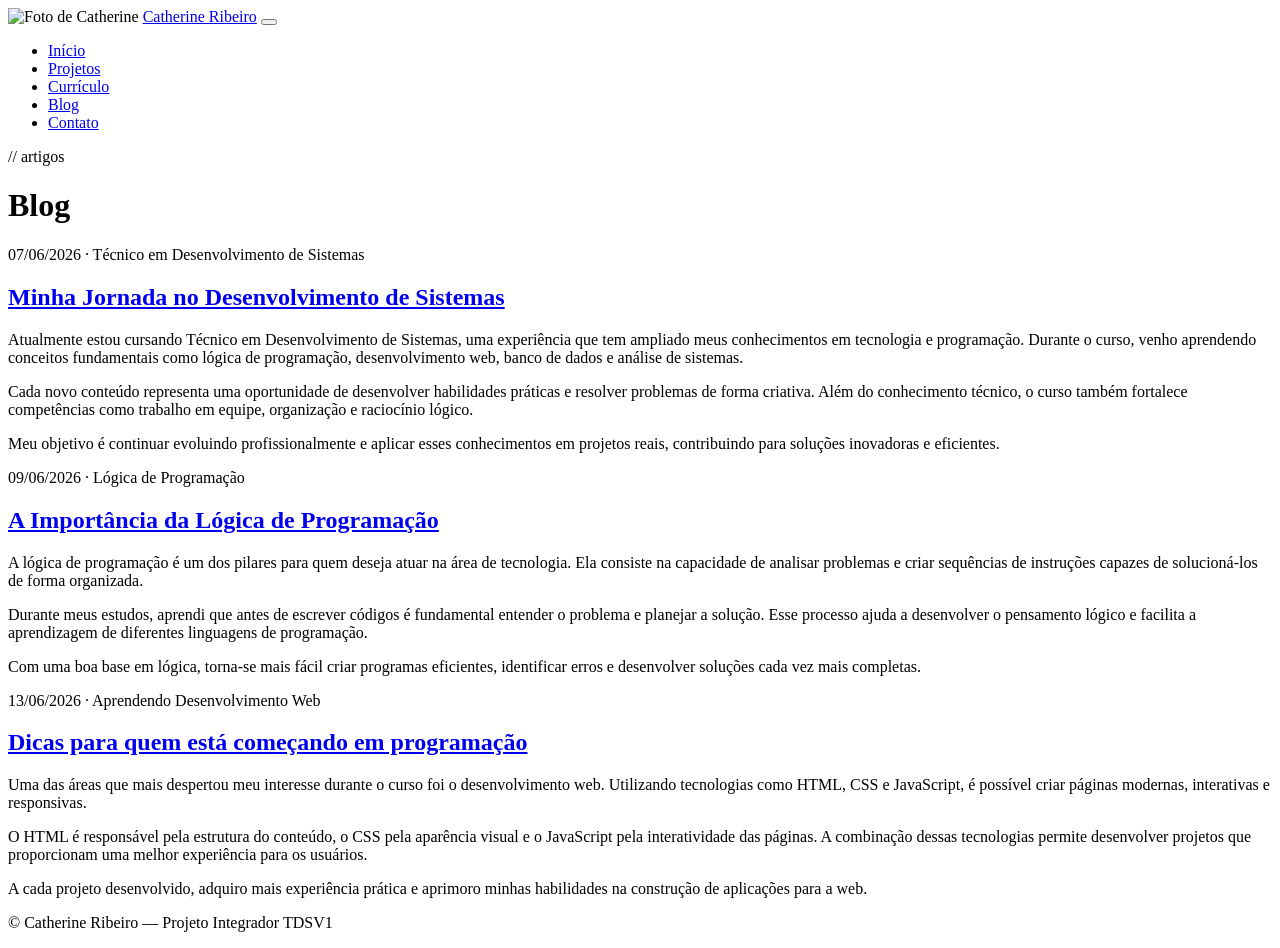
==== blog.html @ cad25d82 "blogchange" ====
<!DOCTYPE html>
<html lang="pt-BR">
<head>
  <meta charset="UTF-8" />
  <meta name="viewport" content="width=device-width, initial-scale=1.0" />
  <title>Blog — Catherine Ribeiro</title>
  <link rel="stylesheet" href="assets/css/estilo.css" />
</head>
<body>
  <div class="page-wrapper">

    <!-- HEADER -->
    <header>
      <div class="container">
      <img src="assets/imagens/perfil.jpeg" alt="Foto de Catherine"  class="logoft">
        <a class="logo" href="index.html"><span>Catherine Ribeiro</span></a>
        <button class="menu-toggle" id="menu-toggle" aria-label="Abrir menu">
          <span></span><span></span><span></span>
        </button>
        <nav>
          <ul id="nav-menu">
            <li><a href="index.html">Início</a></li>
            <li><a href="projetos.html">Projetos</a></li>
            <li><a href="curriculo.html">Currículo</a></li>
            <li><a href="blog.html">Blog</a></li>
            <li><a href="contato.html">Contato</a></li>
          </ul>
        </nav>
      </div>
    </header>

    <!-- MAIN -->
    <main>
      <div class="container">

        <p class="section-label">// artigos</p>
        <h1 class="section-title">Blog</h1>

        <div class="blog-lista">

          <!-- POST 1 -->
          <article class="blog-post-card">
            <p class="post-meta">07/06/2026 · Técnico em Desenvolvimento de Sistemas</p>
            <h2><a href="#">Minha Jornada no Desenvolvimento de Sistemas</a></h2>
            <p>
              Atualmente estou cursando Técnico em Desenvolvimento de Sistemas, uma experiência que tem ampliado meus conhecimentos em tecnologia e programação. Durante o curso, venho aprendendo conceitos fundamentais como lógica de programação, desenvolvimento web, banco de dados e análise de sistemas.
            </p>
            <p>
              Cada novo conteúdo representa uma oportunidade de desenvolver habilidades práticas e resolver problemas de forma criativa. 
              Além do conhecimento técnico, o curso também fortalece competências como trabalho em equipe, organização e raciocínio lógico.
            </p>
            <p>
            Meu objetivo é continuar evoluindo profissionalmente e aplicar esses conhecimentos em projetos reais, 
            contribuindo para soluções inovadoras e eficientes.
            </p>
          </article>

          <!-- POST 2 -->
          <article class="blog-post-card">
            <p class="post-meta">09/06/2026 · Lógica de Programação</p>
            <h2><a href="#">A Importância da Lógica de Programação</a></h2>
            <p>
              A lógica de programação é um dos pilares para quem deseja atuar na área de tecnologia. Ela consiste na capacidade de analisar problemas e criar sequências de instruções capazes de solucioná-los de forma organizada.
            </p>
            <p>
            Durante meus estudos, aprendi que antes de escrever códigos é fundamental entender o problema e planejar a solução. Esse processo ajuda a desenvolver o pensamento lógico e facilita a aprendizagem de diferentes linguagens de programação.  
            </p>
            <p>
            Com uma boa base em lógica, torna-se mais fácil criar programas eficientes, identificar erros e desenvolver soluções cada vez mais completas.  
            </p>
          </article>

          <!-- POST 3 -->
          <article class="blog-post-card">
            <p class="post-meta">13/06/2026 · Aprendendo Desenvolvimento Web</p>
            <h2><a href="#">Dicas para quem está começando em programação</a></h2>
            <p>
              Uma das áreas que mais despertou meu interesse durante o curso foi o desenvolvimento web. Utilizando tecnologias como HTML, CSS e JavaScript, é possível criar páginas modernas, interativas e responsivas.
            </p>
            <p>
              O HTML é responsável pela estrutura do conteúdo, o CSS pela aparência visual e o JavaScript pela interatividade das páginas. A combinação dessas tecnologias permite desenvolver projetos que proporcionam uma melhor experiência para os usuários.
            </p>
            <p>
             A cada projeto desenvolvido, adquiro mais experiência prática e aprimoro minhas habilidades na construção de aplicações para a web.
            </p>
          </article>

        </div>
        <!-- Adicione mais posts acima seguindo o mesmo modelo de article.blog-post-card -->

      </div>
    </main>

    <!-- FOOTER -->
    <footer>
      <div class="container">
        <p>© <span class="ano-atual"></span> Catherine Ribeiro — Projeto Integrador TDSV1</p>
      </div>
    </footer>

  </div>
  <script src="assets/js/app.js"></script>
</body>
</html>
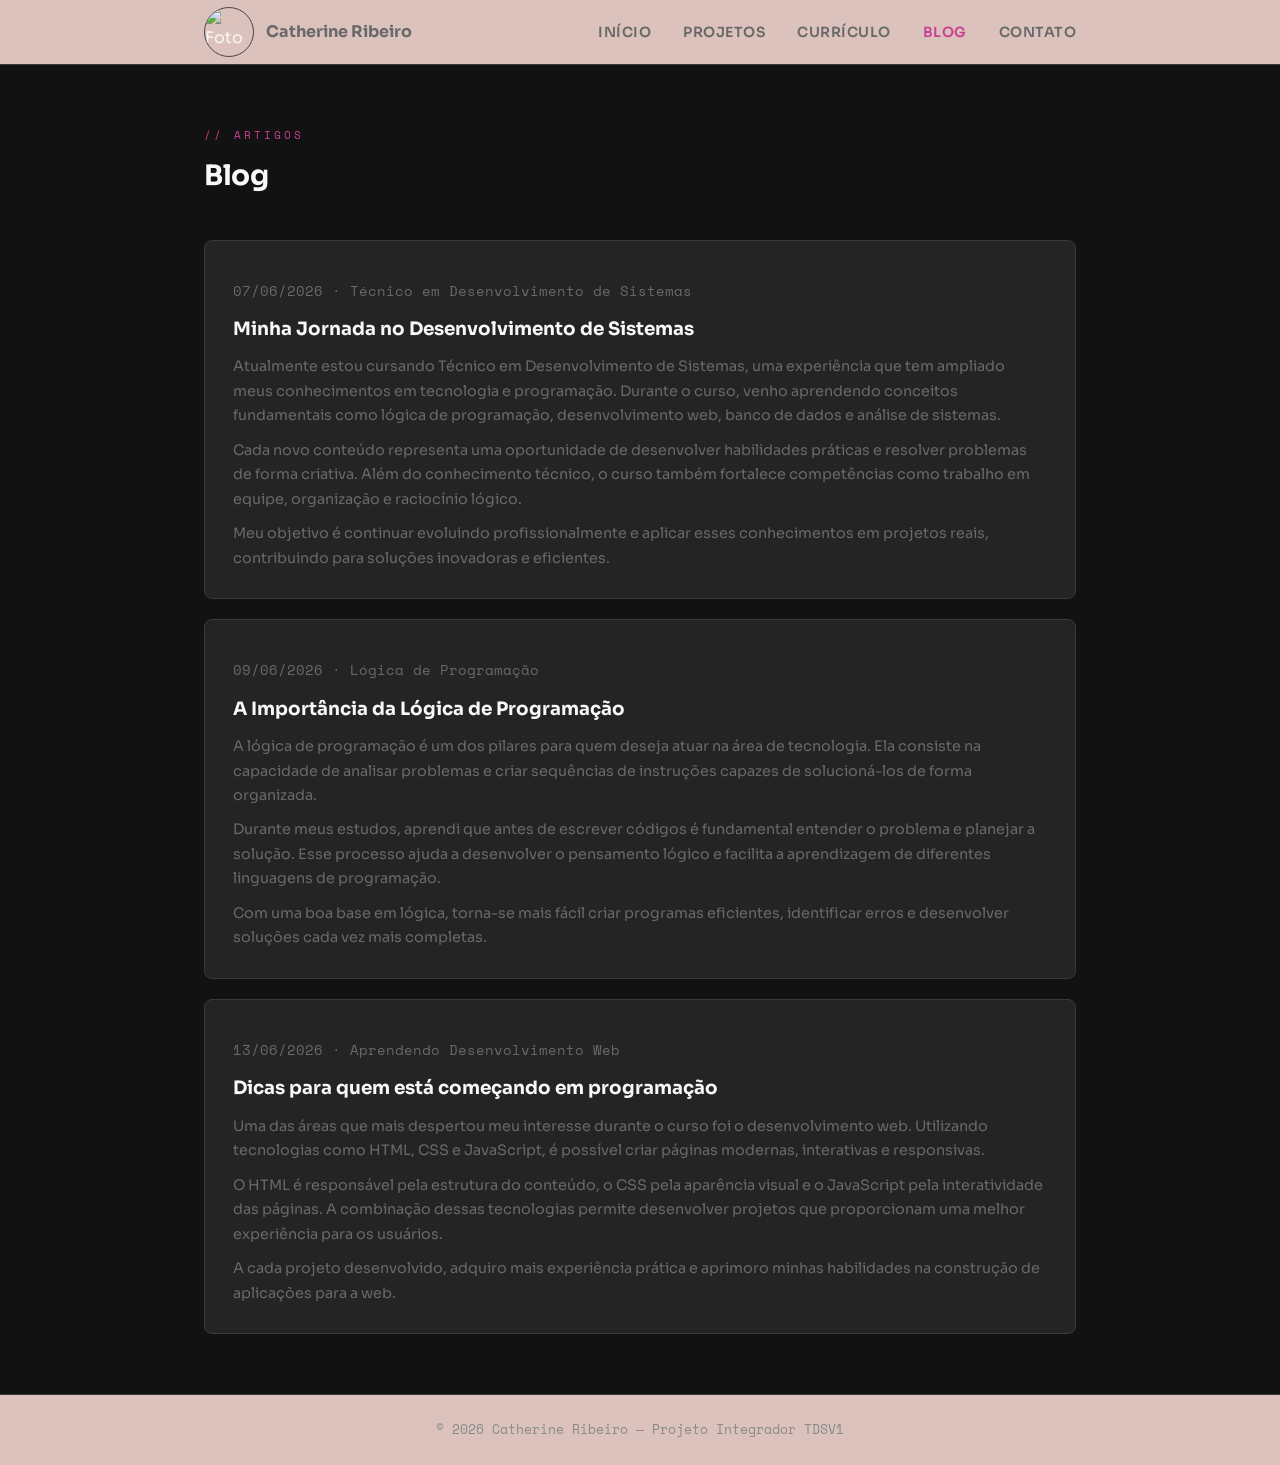
==== commit 3d5c8a29: "alteracao" ====
--- a/blog.html
+++ b/blog.html
@@ -3,21 +3,31 @@
 <head>
   <meta charset="UTF-8" />
   <meta name="viewport" content="width=device-width, initial-scale=1.0" />
+  <meta name="description" content="Blog de Catherine Ribeiro — artigos sobre TDS, lógica de programação e desenvolvimento web." />
+  <meta property="og:title" content="Blog — Catherine Ribeiro" />
+  <meta property="og:description" content="Artigos sobre desenvolvimento de sistemas, lógica de programação e web." />
+  <meta property="og:type" content="website" />
   <title>Blog — Catherine Ribeiro</title>
+  <link rel="icon" href="assets/imagens/favicon.svg" type="image/svg+xml" />
+  <link rel="preconnect" href="https://fonts.googleapis.com" />
+  <link rel="preconnect" href="https://fonts.gstatic.com" crossorigin />
+  <link href="https://fonts.googleapis.com/css2?family=Space+Mono:wght@400;700&family=Sora:wght@300;400;600;700&display=swap" rel="stylesheet" />
   <link rel="stylesheet" href="assets/css/estilo.css" />
 </head>
 <body>
+  <a class="skip-link" href="#conteudo-principal">Pular para o conteúdo</a>
   <div class="page-wrapper">
 
-    <!-- HEADER -->
-    <header>
+    <header data-partial="header">
       <div class="container">
-      <img src="assets/imagens/perfil.jpeg" alt="Foto de Catherine"  class="logoft">
-        <a class="logo" href="index.html"><span>Catherine Ribeiro</span></a>
-        <button class="menu-toggle" id="menu-toggle" aria-label="Abrir menu">
+        <div class="header-brand">
+          <img src="assets/imagens/perfil.jpeg" alt="Foto de Catherine Ribeiro" class="logoft" width="50" height="50" />
+          <a class="logo" href="index.html"><span>Catherine Ribeiro</span></a>
+        </div>
+        <button class="menu-toggle" id="menu-toggle" type="button" aria-label="Abrir menu" aria-expanded="false" aria-controls="nav-menu">
           <span></span><span></span><span></span>
         </button>
-        <nav>
+        <nav aria-label="Navegação principal">
           <ul id="nav-menu">
             <li><a href="index.html">Início</a></li>
             <li><a href="projetos.html">Projetos</a></li>
@@ -29,8 +39,7 @@
       </div>
     </header>
 
-    <!-- MAIN -->
-    <main>
+    <main id="conteudo-principal">
       <div class="container">
 
         <p class="section-label">// artigos</p>
@@ -38,42 +47,39 @@
 
         <div class="blog-lista">
 
-          <!-- POST 1 -->
-          <article class="blog-post-card">
+          <article class="blog-post-card" id="post-jornada">
             <p class="post-meta">07/06/2026 · Técnico em Desenvolvimento de Sistemas</p>
-            <h2><a href="#">Minha Jornada no Desenvolvimento de Sistemas</a></h2>
+            <h2><a href="#post-jornada">Minha Jornada no Desenvolvimento de Sistemas</a></h2>
             <p>
               Atualmente estou cursando Técnico em Desenvolvimento de Sistemas, uma experiência que tem ampliado meus conhecimentos em tecnologia e programação. Durante o curso, venho aprendendo conceitos fundamentais como lógica de programação, desenvolvimento web, banco de dados e análise de sistemas.
             </p>
             <p>
-              Cada novo conteúdo representa uma oportunidade de desenvolver habilidades práticas e resolver problemas de forma criativa. 
+              Cada novo conteúdo representa uma oportunidade de desenvolver habilidades práticas e resolver problemas de forma criativa.
               Além do conhecimento técnico, o curso também fortalece competências como trabalho em equipe, organização e raciocínio lógico.
             </p>
             <p>
-            Meu objetivo é continuar evoluindo profissionalmente e aplicar esses conhecimentos em projetos reais, 
-            contribuindo para soluções inovadoras e eficientes.
+              Meu objetivo é continuar evoluindo profissionalmente e aplicar esses conhecimentos em projetos reais,
+              contribuindo para soluções inovadoras e eficientes.
             </p>
           </article>
 
-          <!-- POST 2 -->
-          <article class="blog-post-card">
+          <article class="blog-post-card" id="post-logica">
             <p class="post-meta">09/06/2026 · Lógica de Programação</p>
-            <h2><a href="#">A Importância da Lógica de Programação</a></h2>
+            <h2><a href="#post-logica">A Importância da Lógica de Programação</a></h2>
             <p>
               A lógica de programação é um dos pilares para quem deseja atuar na área de tecnologia. Ela consiste na capacidade de analisar problemas e criar sequências de instruções capazes de solucioná-los de forma organizada.
             </p>
             <p>
-            Durante meus estudos, aprendi que antes de escrever códigos é fundamental entender o problema e planejar a solução. Esse processo ajuda a desenvolver o pensamento lógico e facilita a aprendizagem de diferentes linguagens de programação.  
+              Durante meus estudos, aprendi que antes de escrever códigos é fundamental entender o problema e planejar a solução. Esse processo ajuda a desenvolver o pensamento lógico e facilita a aprendizagem de diferentes linguagens de programação.
             </p>
             <p>
-            Com uma boa base em lógica, torna-se mais fácil criar programas eficientes, identificar erros e desenvolver soluções cada vez mais completas.  
+              Com uma boa base em lógica, torna-se mais fácil criar programas eficientes, identificar erros e desenvolver soluções cada vez mais completas.
             </p>
           </article>
 
-          <!-- POST 3 -->
-          <article class="blog-post-card">
+          <article class="blog-post-card" id="post-web">
             <p class="post-meta">13/06/2026 · Aprendendo Desenvolvimento Web</p>
-            <h2><a href="#">Dicas para quem está começando em programação</a></h2>
+            <h2><a href="#post-web">Dicas para quem está começando em programação</a></h2>
             <p>
               Uma das áreas que mais despertou meu interesse durante o curso foi o desenvolvimento web. Utilizando tecnologias como HTML, CSS e JavaScript, é possível criar páginas modernas, interativas e responsivas.
             </p>
@@ -81,18 +87,16 @@
               O HTML é responsável pela estrutura do conteúdo, o CSS pela aparência visual e o JavaScript pela interatividade das páginas. A combinação dessas tecnologias permite desenvolver projetos que proporcionam uma melhor experiência para os usuários.
             </p>
             <p>
-             A cada projeto desenvolvido, adquiro mais experiência prática e aprimoro minhas habilidades na construção de aplicações para a web.
+              A cada projeto desenvolvido, adquiro mais experiência prática e aprimoro minhas habilidades na construção de aplicações para a web.
             </p>
           </article>
 
         </div>
-        <!-- Adicione mais posts acima seguindo o mesmo modelo de article.blog-post-card -->
 
       </div>
     </main>
 
-    <!-- FOOTER -->
-    <footer>
+    <footer data-partial="footer">
       <div class="container">
         <p>© <span class="ano-atual"></span> Catherine Ribeiro — Projeto Integrador TDSV1</p>
       </div>
--- a/assets/css/estilo.css
+++ b/assets/css/estilo.css
@@ -0,0 +1,858 @@
+/* =============================================
+   VARIÁVEIS CSS - Altere aqui para mudar o tema
+   ============================================= */
+:root {
+  --bg-primary: #121212;
+  --bg-secondary: #dbc2bd;
+  --bg-card: #242424;
+  --accent: #ca4191;
+  --accent-secondary: #ed70ed;
+  --accent-dim: rgba(202, 65, 145, 0.15);
+  --text-primary: #f8f8f8;
+  --text-secondary: #6a6969;
+  --text-muted: #8a8a8a;
+  --border: #3a3a3a;
+  --font-display: 'Space Mono', monospace;
+  --font-body: 'Sora', sans-serif;
+  --radius: 8px;
+  --transition: 0.2s ease;
+}
+
+/* =============================================
+   RESET & BASE
+   ============================================= */
+*, *::before, *::after {
+  box-sizing: border-box;
+  margin: 0;
+  padding: 0;
+}
+
+html {
+  scroll-behavior: smooth;
+}
+
+body {
+  background-color: var(--bg-primary);
+  color: var(--text-primary);
+  font-family: var(--font-body);
+  font-size: 16px;
+  line-height: 1.7;
+  min-height: 100vh;
+}
+
+a {
+  color: var(--accent);
+  text-decoration: none;
+  transition: opacity var(--transition);
+}
+
+a:hover {
+  opacity: 0.75;
+}
+
+a:focus-visible,
+button:focus-visible,
+input:focus-visible,
+textarea:focus-visible {
+  outline: 2px solid var(--accent);
+  outline-offset: 2px;
+}
+
+img {
+  max-width: 100%;
+  display: block;
+}
+
+ul {
+  list-style: none;
+}
+
+/* =============================================
+   ACESSIBILIDADE
+   ============================================= */
+.skip-link {
+  position: absolute;
+  top: -100%;
+  left: 16px;
+  z-index: 200;
+  padding: 10px 16px;
+  background: var(--accent);
+  color: #000;
+  font-weight: 600;
+  border-radius: var(--radius);
+}
+
+.skip-link:focus {
+  top: 16px;
+}
+
+.sr-only {
+  position: absolute;
+  width: 1px;
+  height: 1px;
+  padding: 0;
+  margin: -1px;
+  overflow: hidden;
+  clip: rect(0, 0, 0, 0);
+  white-space: nowrap;
+  border: 0;
+}
+
+/* =============================================
+   LAYOUT
+   ============================================= */
+.container {
+  max-width: 920px;
+  margin: 0 auto;
+  padding: 0 24px;
+}
+
+.page-wrapper {
+  display: flex;
+  flex-direction: column;
+  min-height: 100vh;
+}
+
+main {
+  flex: 1;
+  padding: 60px 0;
+}
+
+/* =============================================
+   HEADER / NAV
+   ============================================= */
+header {
+  background-color: var(--bg-secondary);
+  border-bottom: 1px solid var(--border);
+  position: sticky;
+  top: 0;
+  z-index: 100;
+}
+
+header .container {
+  display: flex;
+  align-items: center;
+  justify-content: space-between;
+  gap: 16px;
+  height: 64px;
+}
+
+.header-brand {
+  display: flex;
+  align-items: center;
+  gap: 12px;
+  min-width: 0;
+}
+
+.logoft {
+  width: 50px;
+  height: 50px;
+  border: 1px solid #494747;
+  border-radius: 50%;
+  object-fit: cover;
+  flex-shrink: 0;
+}
+
+.logo {
+  font-weight: 700;
+  white-space: nowrap;
+}
+
+.logo span {
+  color: var(--text-secondary);
+}
+
+.logo:hover {
+  opacity: 1;
+}
+
+.logo:hover span {
+  color: var(--accent);
+}
+
+nav ul {
+  display: flex;
+  gap: 32px;
+}
+
+nav a {
+  color: var(--text-secondary);
+  font-size: 0.875rem;
+  font-weight: 600;
+  letter-spacing: 0.5px;
+  text-transform: uppercase;
+  transition: color var(--transition);
+}
+
+nav a:hover,
+nav a.ativo {
+  color: var(--accent);
+  opacity: 1;
+}
+
+.menu-toggle {
+  display: none;
+  flex-direction: column;
+  gap: 5px;
+  cursor: pointer;
+  background: none;
+  border: none;
+  padding: 4px;
+}
+
+.menu-toggle span {
+  display: block;
+  width: 24px;
+  height: 2px;
+  background-color: #717070;
+  transition: all 0.3s ease;
+}
+
+.menu-toggle.aberto span:nth-child(1) {
+  transform: translateY(7px) rotate(45deg);
+}
+
+.menu-toggle.aberto span:nth-child(2) {
+  opacity: 0;
+}
+
+.menu-toggle.aberto span:nth-child(3) {
+  transform: translateY(-7px) rotate(-45deg);
+}
+
+/* =============================================
+   HERO (página inicial)
+   ============================================= */
+.hero {
+  padding: 80px 0 60px;
+  border-bottom: 1px solid var(--border);
+  margin-bottom: 60px;
+}
+
+.hero-tag {
+  font-family: var(--font-display);
+  font-size: 0.75rem;
+  color: var(--accent);
+  letter-spacing: 2px;
+  text-transform: uppercase;
+  margin-bottom: 16px;
+}
+
+.hero h1 {
+  font-size: clamp(2rem, 5vw, 3.5rem);
+  font-weight: 700;
+  line-height: 1.15;
+  margin-bottom: 20px;
+  letter-spacing: -1px;
+}
+
+.hero h1 em {
+  font-style: normal;
+  color: var(--accent);
+}
+
+.hero p {
+  font-size: 1.1rem;
+  color: var(--text-secondary);
+  max-width: 560px;
+  margin-bottom: 32px;
+}
+
+.btn {
+  display: inline-block;
+  padding: 12px 24px;
+  border-radius: var(--radius);
+  font-size: 0.875rem;
+  font-weight: 600;
+  letter-spacing: 0.5px;
+  cursor: pointer;
+  transition: all var(--transition);
+  border: none;
+}
+
+.btn-primary {
+  background-color: var(--accent);
+  color: #000;
+}
+
+.btn-primary:hover {
+  background-color: #f98fedd1;
+  opacity: 1;
+}
+
+.btn-outline {
+  background: transparent;
+  color: var(--accent);
+  border: 1px solid var(--accent);
+}
+
+.btn-outline:hover {
+  background-color: #f2aeea16;
+  opacity: 1;
+}
+
+.btn-full {
+  width: 100%;
+}
+
+.btn-projeto {
+  margin-top: 16px;
+  font-size: 0.8rem;
+  padding: 8px 16px;
+}
+
+.hero-btns {
+  display: flex;
+  gap: 12px;
+  flex-wrap: wrap;
+}
+
+/* =============================================
+   SEÇÃO GENÉRICA
+   ============================================= */
+.section-label {
+  font-family: var(--font-display);
+  font-size: 0.7rem;
+  letter-spacing: 3px;
+  text-transform: uppercase;
+  color: var(--accent);
+  margin-bottom: 8px;
+}
+
+.section-title {
+  font-size: 1.75rem;
+  font-weight: 700;
+  margin-bottom: 40px;
+  letter-spacing: -0.5px;
+}
+
+.section-subtitle {
+  font-size: 1.1rem;
+  color: var(--text-secondary);
+  margin-bottom: 28px;
+  font-family: var(--font-display);
+  letter-spacing: 1px;
+  text-transform: uppercase;
+}
+
+.texto-secundario {
+  color: var(--text-secondary);
+  margin-bottom: 32px;
+  font-size: 0.95rem;
+}
+
+.separador {
+  border: none;
+  border-top: 1px solid var(--border);
+  margin: 64px 0;
+}
+
+/* =============================================
+   POSTS EM DESTAQUE (index)
+   ============================================= */
+.posts-destaque {
+  display: flex;
+  flex-direction: column;
+  gap: 16px;
+}
+
+.post-card {
+  background: var(--bg-card);
+  border: 1px solid var(--border);
+  border-radius: var(--radius);
+  padding: 24px;
+  transition: border-color var(--transition), transform var(--transition);
+}
+
+.post-card:hover {
+  border-color: var(--accent);
+  transform: translateY(-2px);
+}
+
+.post-card h3 {
+  font-size: 1rem;
+  font-weight: 600;
+  margin-bottom: 6px;
+}
+
+.post-card h3 a {
+  color: var(--text-primary);
+}
+
+.post-card h3 a:hover {
+  color: var(--accent);
+  opacity: 1;
+}
+
+.post-meta {
+  font-size: 0.78rem;
+  color: var(--text-muted);
+  margin-bottom: 10px;
+  font-family: var(--font-display);
+}
+
+.post-card p {
+  font-size: 0.9rem;
+  color: var(--text-secondary);
+}
+
+.ver-mais {
+  margin-top: 32px;
+  display: inline-block;
+  font-family: var(--font-display);
+  font-size: 0.875rem;
+}
+
+/* =============================================
+   PROJETOS
+   ============================================= */
+.filtros {
+  display: flex;
+  flex-wrap: wrap;
+  gap: 8px;
+  margin-bottom: 32px;
+}
+
+.btn-filtro {
+  background: var(--bg-card);
+  border: 1px solid var(--border);
+  color: var(--text-secondary);
+  padding: 6px 16px;
+  border-radius: 20px;
+  font-size: 0.8rem;
+  font-family: var(--font-display);
+  cursor: pointer;
+  transition: all 0.2s;
+}
+
+.btn-filtro:hover,
+.btn-filtro.ativo {
+  border-color: var(--accent);
+  color: var(--accent);
+  background: var(--accent-dim);
+}
+
+.filtro-vazio {
+  display: none;
+  padding: 24px;
+  text-align: center;
+  color: var(--text-secondary);
+  background: var(--bg-card);
+  border: 1px dashed var(--border);
+  border-radius: var(--radius);
+  margin-top: 16px;
+}
+
+.filtro-vazio.visivel {
+  display: block;
+}
+
+.projetos-grid {
+  display: grid;
+  grid-template-columns: repeat(auto-fill, minmax(280px, 1fr));
+  gap: 20px;
+}
+
+.projeto-card {
+  background: var(--bg-card);
+  border: 1px solid var(--border);
+  border-radius: var(--radius);
+  padding: 28px 24px;
+  transition: border-color var(--transition), transform var(--transition), opacity var(--transition);
+}
+
+.projeto-card:hover {
+  border-color: var(--accent);
+  transform: translateY(-3px);
+}
+
+.projeto-card.oculto {
+  display: none;
+}
+
+.projeto-card h3 {
+  font-size: 1.05rem;
+  font-weight: 700;
+  margin-bottom: 10px;
+}
+
+.projeto-card p {
+  font-size: 0.875rem;
+  color: var(--text-secondary);
+  margin-bottom: 16px;
+}
+
+.projeto-disciplina {
+  font-size: 0.75rem;
+  font-family: var(--font-display);
+  color: var(--accent);
+  margin-bottom: 12px;
+}
+
+.tags {
+  display: flex;
+  flex-wrap: wrap;
+  gap: 6px;
+}
+
+.tag {
+  background: var(--accent-dim);
+  color: var(--accent);
+  border-radius: 4px;
+  padding: 3px 10px;
+  font-size: 0.75rem;
+  font-family: var(--font-display);
+}
+
+/* =============================================
+   CURRÍCULO - LINHA DO TEMPO
+   ============================================= */
+.timeline {
+  position: relative;
+  padding-left: 28px;
+}
+
+.timeline::before {
+  content: '';
+  position: absolute;
+  left: 0;
+  top: 6px;
+  bottom: 0;
+  width: 2px;
+  background: var(--border);
+}
+
+.timeline-item {
+  position: relative;
+  margin-bottom: 36px;
+}
+
+.timeline-item::before {
+  content: '';
+  position: absolute;
+  left: -32px;
+  top: 6px;
+  width: 10px;
+  height: 10px;
+  border-radius: 50%;
+  background: var(--accent);
+  border: 2px solid var(--bg-primary);
+}
+
+.timeline-item h3 {
+  font-size: 1rem;
+  font-weight: 700;
+  margin-bottom: 4px;
+}
+
+.timeline-periodo {
+  font-size: 0.78rem;
+  color: var(--accent);
+  font-family: var(--font-display);
+  margin-bottom: 8px;
+}
+
+.timeline-item p {
+  font-size: 0.9rem;
+  color: var(--text-secondary);
+}
+
+.curriculo-section {
+  margin-bottom: 56px;
+}
+
+.habilidades-grid {
+  display: grid;
+  grid-template-columns: 1fr 1fr;
+  gap: 12px;
+}
+
+.habilidade-item {
+  background: var(--bg-card);
+  border: 1px solid var(--border);
+  border-radius: var(--radius);
+  padding: 14px 18px;
+  font-size: 0.875rem;
+  display: flex;
+  align-items: center;
+  gap: 10px;
+}
+
+.habilidade-item:hover {
+  border-color: var(--accent);
+}
+
+.habilidade-item::before {
+  content: '▸';
+  color: var(--accent);
+  font-size: 0.75rem;
+}
+
+/* =============================================
+   BLOG
+   ============================================= */
+.blog-lista {
+  display: flex;
+  flex-direction: column;
+  gap: 20px;
+}
+
+.blog-post-card {
+  background: var(--bg-card);
+  border: 1px solid var(--border);
+  border-radius: var(--radius);
+  padding: 28px;
+  transition: border-color var(--transition);
+  scroll-margin-top: 80px;
+}
+
+.blog-post-card:hover {
+  border-color: var(--accent);
+}
+
+.blog-post-card h2 {
+  font-size: 1.15rem;
+  font-weight: 700;
+  margin-bottom: 8px;
+}
+
+.blog-post-card h2 a {
+  color: var(--text-primary);
+}
+
+.blog-post-card h2 a:hover {
+  color: var(--accent);
+  opacity: 1;
+}
+
+.blog-post-card p {
+  font-size: 0.9rem;
+  color: var(--text-secondary);
+  margin-top: 10px;
+}
+
+/* =============================================
+   CONTATO
+   ============================================= */
+.contato-grid {
+  display: grid;
+  grid-template-columns: 1fr 1fr;
+  gap: 48px;
+  align-items: start;
+}
+
+.form-group {
+  margin-bottom: 20px;
+}
+
+label {
+  display: block;
+  font-size: 0.8rem;
+  font-family: var(--font-display);
+  letter-spacing: 1px;
+  text-transform: uppercase;
+  color: var(--text-secondary);
+  margin-bottom: 8px;
+}
+
+input, textarea {
+  width: 100%;
+  background: var(--bg-card);
+  border: 1px solid var(--border);
+  border-radius: var(--radius);
+  padding: 12px 16px;
+  color: var(--text-primary);
+  font-family: var(--font-body);
+  font-size: 0.95rem;
+  transition: border-color var(--transition);
+  outline: none;
+}
+
+input:focus, textarea:focus {
+  border-color: var(--accent);
+}
+
+input.erro, textarea.erro {
+  border-color: #ff4d4d;
+}
+
+.msg-erro {
+  font-size: 0.78rem;
+  color: #ff4d4d;
+  margin-top: 5px;
+  display: none;
+}
+
+.msg-erro.visivel {
+  display: block;
+}
+
+textarea {
+  resize: vertical;
+  min-height: 130px;
+}
+
+.contato-info h3 {
+  font-size: 1rem;
+  font-weight: 700;
+  margin-bottom: 20px;
+}
+
+.contato-link {
+  display: flex;
+  align-items: center;
+  gap: 12px;
+  margin-bottom: 16px;
+  padding: 14px 18px;
+  background: var(--bg-card);
+  border: 1px solid var(--border);
+  border-radius: var(--radius);
+  color: var(--text-primary);
+  font-size: 0.875rem;
+  transition: border-color var(--transition);
+}
+
+.contato-link:hover {
+  border-color: var(--accent);
+  color: var(--accent);
+  opacity: 1;
+}
+
+.contato-link .icone {
+  width: 20px;
+  height: 20px;
+  flex-shrink: 0;
+  fill: currentColor;
+}
+
+.specs-grid {
+  display: grid;
+  grid-template-columns: 1fr 1fr;
+  gap: 20px;
+  margin-top: 16px;
+}
+
+.spec-card {
+  background: var(--bg-card);
+  border: 1px solid var(--border);
+  border-radius: var(--radius);
+  padding: 20px;
+}
+
+.spec-card h4 {
+  font-family: var(--font-display);
+  font-size: 0.75rem;
+  color: var(--accent);
+  letter-spacing: 1px;
+  text-transform: uppercase;
+  margin-bottom: 14px;
+}
+
+.spec-item {
+  font-size: 0.85rem;
+  color: var(--text-secondary);
+  margin-bottom: 8px;
+  display: flex;
+  gap: 8px;
+}
+
+.spec-item strong {
+  color: var(--text-primary);
+  min-width: 80px;
+}
+
+.form-feedback {
+  padding: 14px 18px;
+  border-radius: var(--radius);
+  font-size: 0.875rem;
+  margin-top: 16px;
+  display: none;
+}
+
+.form-feedback.sucesso {
+  background: rgba(0, 229, 160, 0.1);
+  border: 1px solid var(--accent);
+  color: var(--accent);
+  display: block;
+}
+
+.form-feedback.falha {
+  background: rgba(255, 77, 77, 0.1);
+  border: 1px solid #ff4d4d;
+  color: #ff4d4d;
+  display: block;
+}
+
+/* =============================================
+   FOOTER
+   ============================================= */
+footer {
+  background: var(--bg-secondary);
+  border-top: 1px solid var(--border);
+  padding: 24px 0;
+  text-align: center;
+  font-size: 0.8rem;
+  color: var(--text-muted);
+  font-family: var(--font-display);
+}
+
+/* =============================================
+   RESPONSIVO
+   ============================================= */
+@media (max-width: 900px) {
+  nav ul {
+    gap: 20px;
+  }
+
+  nav a {
+    font-size: 0.8rem;
+  }
+}
+
+@media (max-width: 700px) {
+  nav ul {
+    display: none;
+    flex-direction: column;
+    gap: 0;
+    position: absolute;
+    top: 64px;
+    left: 0;
+    right: 0;
+    background: var(--bg-secondary);
+    border-bottom: 1px solid var(--border);
+    padding: 16px 0;
+  }
+
+  nav ul.aberto {
+    display: flex;
+  }
+
+  nav a {
+    display: block;
+    padding: 12px 24px;
+  }
+
+  .menu-toggle {
+    display: flex;
+  }
+
+  header {
+    position: relative;
+  }
+
+  .contato-grid {
+    grid-template-columns: 1fr;
+  }
+
+  .habilidades-grid {
+    grid-template-columns: 1fr;
+  }
+
+  .specs-grid {
+    grid-template-columns: 1fr;
+  }
+
+  .projetos-grid {
+    grid-template-columns: 1fr;
+  }
+}
